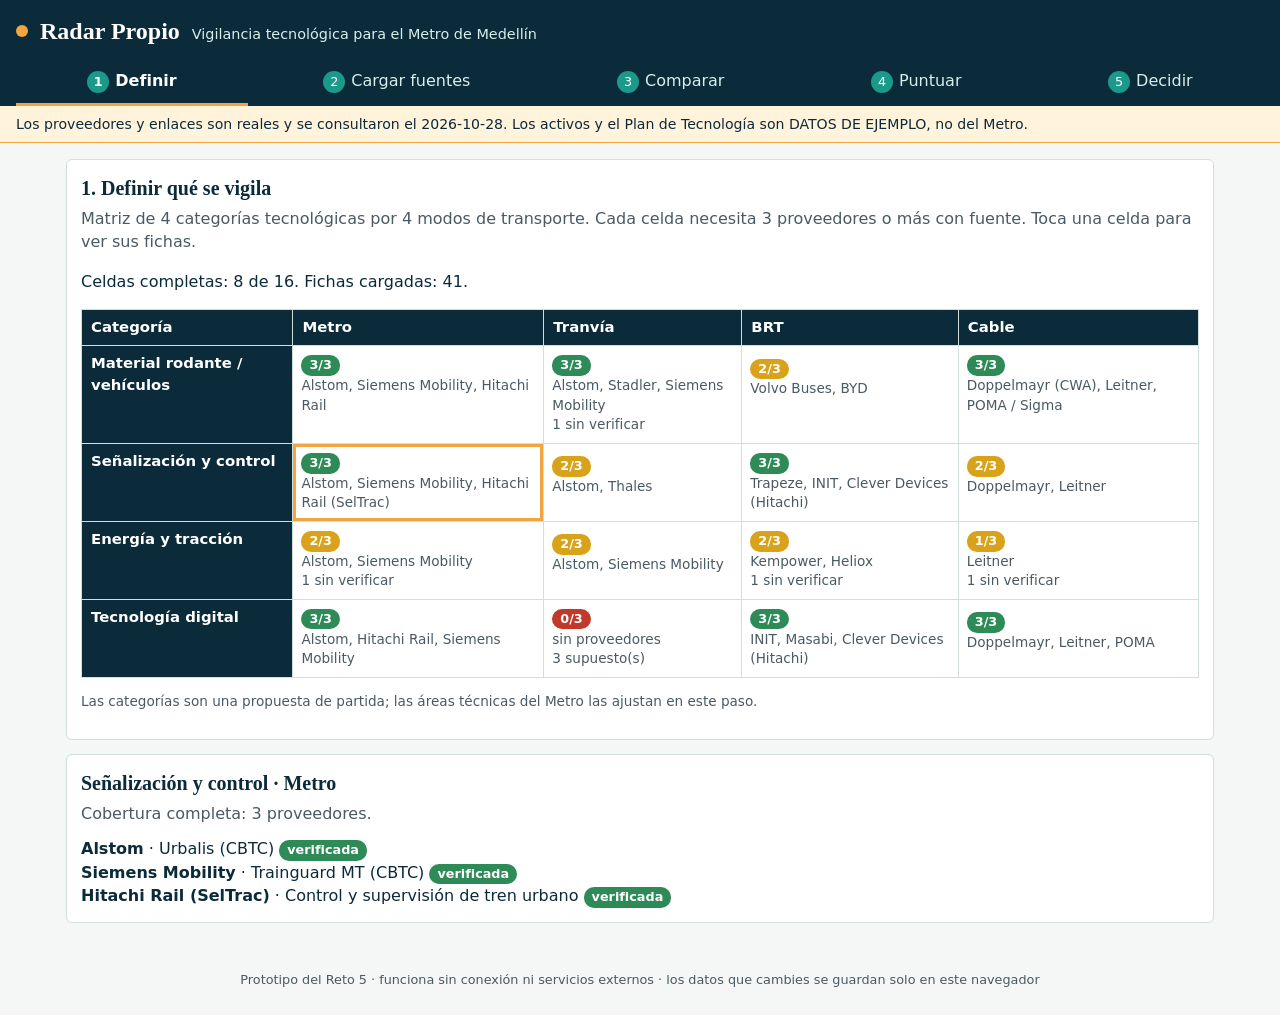
==== app/index.html @ 2fdcb0b7 "Prototipo Radar Propio: app web estática, datos con fuente y pruebas en navegador Cinco pasos del mé" ====
<!doctype html>
<html lang="es">
<head>
<meta charset="utf-8">
<meta name="viewport" content="width=device-width, initial-scale=1">
<title>Radar Propio</title>
<link rel="stylesheet" href="style.css">
</head>
<body>
<header class="top">
  <div class="brand"><span class="dot" aria-hidden="true"></span><h1>Radar Propio</h1><span class="sub">Vigilancia tecnológica para el Metro de Medellín</span></div>
  <nav id="nav" class="tabs" role="tablist" aria-label="Pasos del método"></nav>
</header>
<div id="aviso" class="aviso" role="note"></div>
<main id="main"></main>
<footer class="foot">Prototipo del Reto 5 · funciona sin conexión ni servicios externos · los datos que cambies se guardan solo en este navegador</footer>
<script src="data.js"></script>
<script src="app.js"></script>
</body>
</html>
---- app/style.css ----
:root{--navy:#0b2a3a;--teal:#1b998b;--amber:#f2a541;--bg:#f4f7f6;--card:#fff;--mint:#d9eeea;--grey:#4a5a62;--line:#cfe0dc;--red:#c0392b;--yel:#d9a21b;--grn:#2e8b57}
*{box-sizing:border-box}
body{margin:0;font:16px/1.45 Calibri,"Segoe UI",system-ui,sans-serif;background:var(--bg);color:var(--navy)}
h1,h2,h3{font-family:Georgia,"Times New Roman",serif;margin:0}
.top{background:var(--navy);color:#fff;padding:14px 16px 0}
.brand{display:flex;flex-wrap:wrap;align-items:baseline;gap:4px 12px;margin-bottom:10px}
.brand h1{font-size:1.5rem}
.brand .sub{color:var(--mint);font-size:.9rem}
.dot{width:12px;height:12px;border-radius:50%;background:var(--amber);align-self:center}
.tabs{display:flex;gap:4px;overflow-x:auto}
.tabs button{flex:1 0 auto;background:transparent;color:var(--mint);border:0;border-bottom:3px solid transparent;padding:10px 14px;font:inherit;cursor:pointer;white-space:nowrap}
.tabs button[aria-selected=true]{color:#fff;border-bottom-color:var(--amber);font-weight:700}
.tabs .n{display:inline-block;width:22px;height:22px;line-height:22px;border-radius:50%;background:var(--teal);color:#fff;text-align:center;font-size:.8rem;margin-right:6px}
.aviso{background:#fff3dc;border-bottom:1px solid var(--amber);padding:8px 16px;font-size:.88rem}
main{max-width:1180px;margin:0 auto;padding:16px}
.card{background:var(--card);border:1px solid var(--line);border-radius:6px;padding:14px;margin-bottom:14px}
.card h2{font-size:1.25rem;margin-bottom:4px}
.lead{color:var(--grey);margin:0 0 12px}
.scroll{overflow-x:auto}
table{border-collapse:collapse;width:100%;font-size:.93rem}
th,td{border:1px solid var(--line);padding:7px 9px;text-align:left;vertical-align:top}
th{background:var(--navy);color:#fff;font-weight:600}
td.cellbtn{padding:0}
.cellbtn button{width:100%;height:100%;min-height:64px;border:0;background:transparent;font:inherit;cursor:pointer;padding:8px;text-align:left}
.cellbtn button:hover,.cellbtn button[aria-pressed=true]{outline:3px solid var(--amber);outline-offset:-3px}
.badge{display:inline-block;padding:1px 8px;border-radius:10px;font-size:.8rem;font-weight:700;color:#fff}
.b-ok{background:var(--grn)}.b-mid{background:var(--yel)}.b-bad{background:var(--red)}.b-gray{background:#7b8b92}
.sem{display:inline-block;width:14px;height:14px;border-radius:50%;vertical-align:middle;margin-right:6px}
.s-verde{background:var(--grn)}.s-amarillo{background:var(--yel)}.s-rojo{background:var(--red)}
.row{display:flex;flex-wrap:wrap;gap:10px;align-items:end;margin-bottom:10px}
label{display:flex;flex-direction:column;font-size:.85rem;color:var(--grey);gap:3px}
input,select,textarea,button.btn{font:inherit;padding:7px 9px;border:1px solid #9fb3b0;border-radius:4px;background:#fff;color:var(--navy);min-height:38px}
input[type=range]{padding:0;min-height:0;min-width:150px}
input[type=checkbox]{min-height:0;width:20px;height:20px}
input.num{width:84px}
button.btn{background:var(--teal);color:#fff;border-color:var(--teal);cursor:pointer;font-weight:600}
button.btn.sec{background:#fff;color:var(--navy);border-color:#9fb3b0}
.note{font-size:.85rem;color:var(--grey)}
.alert{border-left:6px solid var(--red);background:#fdeceb;padding:9px 12px;margin-bottom:8px;border-radius:0 4px 4px 0}
.alert.warn{border-left-color:var(--yel);background:#fdf6df}
.alert.ok{border-left-color:var(--grn);background:#e8f4ed}
.bar{height:8px;background:#e3ecea;border-radius:4px;overflow:hidden;min-width:70px}
.bar>i{display:block;height:100%;background:var(--teal)}
.idx{font-weight:700;font-size:1.1rem}
.err{color:var(--red);font-size:.88rem;min-height:1.2em}
.foot{text-align:center;color:var(--grey);font-size:.8rem;padding:18px 16px 26px}
a{color:#0f6f65}
@media(max-width:720px){
  main{padding:10px}
  .brand h1{font-size:1.25rem}
  .matrix th,.matrix td{font-size:.8rem;padding:5px}
  .cellbtn button{min-height:56px;padding:5px}
  .stack table,.stack thead,.stack tbody,.stack tr,.stack td{display:block;width:100%}
  .stack thead{display:none}
  .stack tr{border:1px solid var(--line);border-radius:6px;margin-bottom:10px;background:#fff}
  .stack td{border:0;border-bottom:1px solid #eef3f2}
  .stack td::before{content:attr(data-l);display:block;font-size:.75rem;color:var(--grey)}
}
@media(max-width:720px){
  .matrix .cellbtn .note{display:none}
  .matrix th:first-child{width:92px}
  .matrix .badge{font-size:.78rem}
}

.tcard{background:#fff;border:1px solid var(--line);border-radius:6px;padding:10px;margin-bottom:8px}
.thead{display:flex;gap:8px;align-items:center;margin-bottom:6px}
.thead .idx{font-size:1.5rem;min-width:56px}
.tcard summary{cursor:pointer;color:#0f6f65;padding:6px 0;font-weight:600}
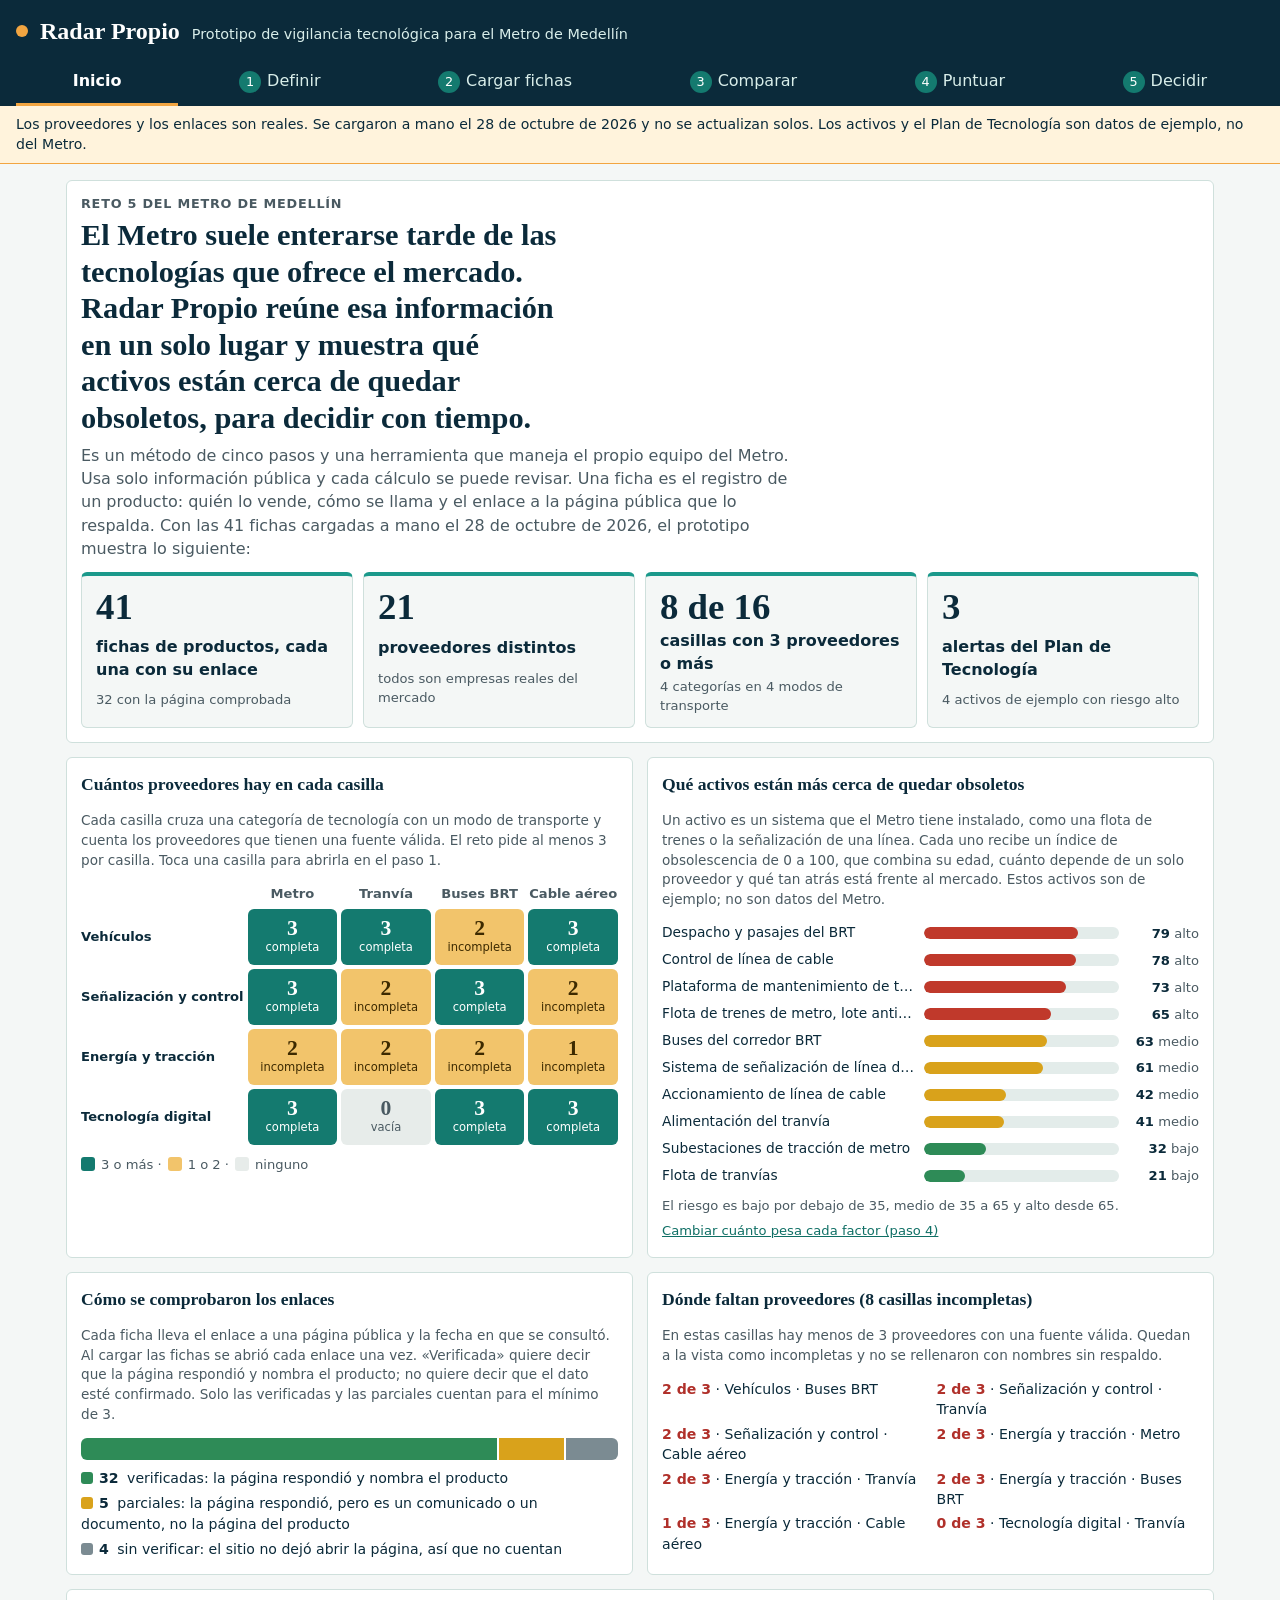
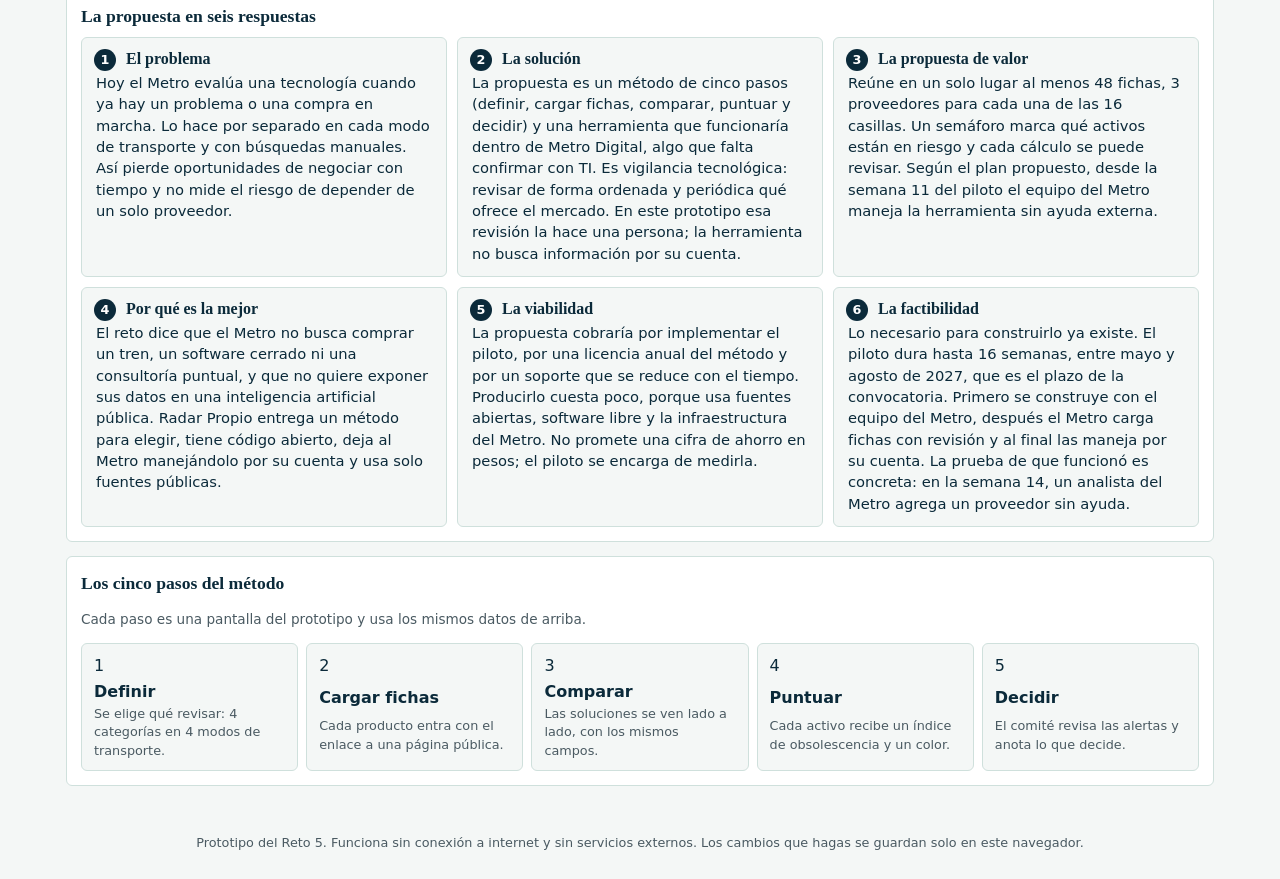
==== commit 0429dd4f: "Textos de la app en español completo y con un solo nombre para cada cosa Las frases quedan enteras y" ====
--- a/app/index.html
+++ b/app/index.html
@@ -8,12 +8,12 @@
 </head>
 <body>
 <header class="top">
-  <div class="brand"><span class="dot" aria-hidden="true"></span><h1>Radar Propio</h1><span class="sub">Vigilancia tecnológica para el Metro de Medellín</span></div>
+  <div class="brand"><span class="dot" aria-hidden="true"></span><h1>Radar Propio</h1><span class="sub">Prototipo de vigilancia tecnológica para el Metro de Medellín</span></div>
   <nav id="nav" class="tabs" role="tablist" aria-label="Pasos del método"></nav>
 </header>
 <div id="aviso" class="aviso" role="note"></div>
 <main id="main"></main>
-<footer class="foot">Prototipo del Reto 5 · funciona sin conexión ni servicios externos · los datos que cambies se guardan solo en este navegador</footer>
+<footer class="foot">Prototipo del Reto 5. Funciona sin conexión a internet y sin servicios externos. Los cambios que hagas se guardan solo en este navegador.</footer>
 <script src="data.js"></script>
 <script src="app.js"></script>
 </body>
--- a/app/style.css
+++ b/app/style.css
@@ -1,6 +1,7 @@
-:root{--navy:#0b2a3a;--teal:#1b998b;--amber:#f2a541;--bg:#f4f7f6;--card:#fff;--mint:#d9eeea;--grey:#4a5a62;--line:#cfe0dc;--red:#c0392b;--yel:#d9a21b;--grn:#2e8b57}
+:root{--navy:#0b2a3a;--teal:#1b998b;--amber:#f2a541;--bg:#f4f7f6;--card:#fff;--mint:#d9eeea;--grey:#4a5a62;--line:#cfe0dc;--red:#c0392b;--yel:#d9a21b;--grn:#2e8b57;--ink:#0b2a3a;--teal-d:#147a6f;--redt:#b0302a;--field:#fff;--fieldline:#9fb3b0;--link:#0f6f65;--avisobg:#fff3dc;--track:#e3ecea;--a-bad:#fdeceb;--a-warn:#fdf6df;--a-ok:#e8f4ed;--soft:#eef3f2;--c3:#147a6f;--c1:#f2c46b;--c0:#e7ecea;--c3t:#fff;--c1t:#3d2a00;--c0t:#4a5a62;color-scheme:light}
+@media(prefers-color-scheme:dark){:root{--bg:#0d1a20;--redt:#ff9a8c;--card:#13252d;--ink:#e3eeec;--grey:#a9bcc1;--line:#2a4450;--field:#0f1f26;--fieldline:#47626c;--link:#6fd3c6;--avisobg:#3a2c0e;--track:#22383f;--a-bad:#3a1b19;--a-warn:#352b10;--a-ok:#14301f;--soft:#1c3038;--mint:#bfe3dc;--c3:#147a6f;--c1:#8a6418;--c0:#22383f;--c3t:#fff;--c1t:#fff;--c0t:#a9bcc1;color-scheme:dark}}
 *{box-sizing:border-box}
-body{margin:0;font:16px/1.45 Calibri,"Segoe UI",system-ui,sans-serif;background:var(--bg);color:var(--navy)}
+body{margin:0;font:16px/1.45 Calibri,"Segoe UI",system-ui,sans-serif;background:var(--bg);color:var(--ink)}
 h1,h2,h3{font-family:Georgia,"Times New Roman",serif;margin:0}
 .top{background:var(--navy);color:#fff;padding:14px 16px 0}
 .brand{display:flex;flex-wrap:wrap;align-items:baseline;gap:4px 12px;margin-bottom:10px}
@@ -10,8 +11,8 @@
 .tabs{display:flex;gap:4px;overflow-x:auto}
 .tabs button{flex:1 0 auto;background:transparent;color:var(--mint);border:0;border-bottom:3px solid transparent;padding:10px 14px;font:inherit;cursor:pointer;white-space:nowrap}
 .tabs button[aria-selected=true]{color:#fff;border-bottom-color:var(--amber);font-weight:700}
-.tabs .n{display:inline-block;width:22px;height:22px;line-height:22px;border-radius:50%;background:var(--teal);color:#fff;text-align:center;font-size:.8rem;margin-right:6px}
-.aviso{background:#fff3dc;border-bottom:1px solid var(--amber);padding:8px 16px;font-size:.88rem}
+.tabs .n{display:inline-block;width:22px;height:22px;line-height:22px;border-radius:50%;background:var(--teal-d);color:#fff;text-align:center;font-size:.8rem;margin-right:6px}
+.aviso{background:var(--avisobg);color:var(--ink);border-bottom:1px solid var(--amber);padding:8px 16px;font-size:.88rem}
 main{max-width:1180px;margin:0 auto;padding:16px}
 .card{background:var(--card);border:1px solid var(--line);border-radius:6px;padding:14px;margin-bottom:14px}
 .card h2{font-size:1.25rem;margin-bottom:4px}
@@ -24,27 +25,27 @@
 .cellbtn button{width:100%;height:100%;min-height:64px;border:0;background:transparent;font:inherit;cursor:pointer;padding:8px;text-align:left}
 .cellbtn button:hover,.cellbtn button[aria-pressed=true]{outline:3px solid var(--amber);outline-offset:-3px}
 .badge{display:inline-block;padding:1px 8px;border-radius:10px;font-size:.8rem;font-weight:700;color:#fff}
-.b-ok{background:var(--grn)}.b-mid{background:var(--yel)}.b-bad{background:var(--red)}.b-gray{background:#7b8b92}
+.b-ok{background:#24734a}.b-mid{background:var(--yel);color:#2a1d00}.b-bad{background:var(--red)}.b-gray{background:#5d6b71}
 .sem{display:inline-block;width:14px;height:14px;border-radius:50%;vertical-align:middle;margin-right:6px}
 .s-verde{background:var(--grn)}.s-amarillo{background:var(--yel)}.s-rojo{background:var(--red)}
 .row{display:flex;flex-wrap:wrap;gap:10px;align-items:end;margin-bottom:10px}
 label{display:flex;flex-direction:column;font-size:.85rem;color:var(--grey);gap:3px}
-input,select,textarea,button.btn{font:inherit;padding:7px 9px;border:1px solid #9fb3b0;border-radius:4px;background:#fff;color:var(--navy);min-height:38px}
+input,select,textarea,button.btn{font:inherit;padding:7px 9px;border:1px solid var(--fieldline);border-radius:4px;background:var(--field);color:var(--ink);min-height:38px}
 input[type=range]{padding:0;min-height:0;min-width:150px}
 input[type=checkbox]{min-height:0;width:20px;height:20px}
 input.num{width:84px}
-button.btn{background:var(--teal);color:#fff;border-color:var(--teal);cursor:pointer;font-weight:600}
-button.btn.sec{background:#fff;color:var(--navy);border-color:#9fb3b0}
+button.btn{background:var(--teal-d);color:#fff;border-color:var(--teal-d);cursor:pointer;font-weight:600}
+button.btn.sec{background:var(--field);color:var(--ink);border-color:var(--fieldline)}
 .note{font-size:.85rem;color:var(--grey)}
-.alert{border-left:6px solid var(--red);background:#fdeceb;padding:9px 12px;margin-bottom:8px;border-radius:0 4px 4px 0}
-.alert.warn{border-left-color:var(--yel);background:#fdf6df}
-.alert.ok{border-left-color:var(--grn);background:#e8f4ed}
-.bar{height:8px;background:#e3ecea;border-radius:4px;overflow:hidden;min-width:70px}
+.alert{border-left:6px solid var(--red);background:var(--a-bad);padding:9px 12px;margin-bottom:8px;border-radius:0 4px 4px 0}
+.alert.warn{border-left-color:var(--yel);background:var(--a-warn)}
+.alert.ok{border-left-color:var(--grn);background:var(--a-ok)}
+.bar{height:8px;background:var(--track);border-radius:4px;overflow:hidden;min-width:70px}
 .bar>i{display:block;height:100%;background:var(--teal)}
 .idx{font-weight:700;font-size:1.1rem}
 .err{color:var(--red);font-size:.88rem;min-height:1.2em}
 .foot{text-align:center;color:var(--grey);font-size:.8rem;padding:18px 16px 26px}
-a{color:#0f6f65}
+a{color:var(--link)}
 @media(max-width:720px){
   main{padding:10px}
   .brand h1{font-size:1.25rem}
@@ -52,8 +53,8 @@
   .cellbtn button{min-height:56px;padding:5px}
   .stack table,.stack thead,.stack tbody,.stack tr,.stack td{display:block;width:100%}
   .stack thead{display:none}
-  .stack tr{border:1px solid var(--line);border-radius:6px;margin-bottom:10px;background:#fff}
-  .stack td{border:0;border-bottom:1px solid #eef3f2}
+  .stack tr{border:1px solid var(--line);border-radius:6px;margin-bottom:10px;background:var(--card)}
+  .stack td{border:0;border-bottom:1px solid var(--soft)}
   .stack td::before{content:attr(data-l);display:block;font-size:.75rem;color:var(--grey)}
 }
 @media(max-width:720px){
@@ -62,7 +63,60 @@
   .matrix .badge{font-size:.78rem}
 }
 
-.tcard{background:#fff;border:1px solid var(--line);border-radius:6px;padding:10px;margin-bottom:8px}
+.tcard{background:var(--card);border:1px solid var(--line);border-radius:6px;padding:10px;margin-bottom:8px}
 .thead{display:flex;gap:8px;align-items:center;margin-bottom:6px}
 .thead .idx{font-size:1.5rem;min-width:56px}
-.tcard summary{cursor:pointer;color:#0f6f65;padding:6px 0;font-weight:600}
+.tcard summary{cursor:pointer;color:var(--link);padding:6px 0;font-weight:600}
+
+/* ---- inicio */
+.tabs button{min-height:44px}
+.hero h2{font-size:clamp(1.3rem,2.4vw,1.9rem);line-height:1.2;max-width:34ch;margin:4px 0 8px;text-wrap:balance}
+.hero .lead{max-width:70ch}
+.kicker{margin:0;font-size:.8rem;letter-spacing:.06em;text-transform:uppercase;color:var(--grey);font-weight:700}
+.kpis{display:grid;grid-template-columns:repeat(4,minmax(0,1fr));gap:10px;margin-top:6px}
+.kpi{display:grid;gap:2px;padding:12px 14px;border:1px solid var(--line);border-top:4px solid var(--teal);border-radius:6px;background:var(--bg)}
+.kpi b{font:700 clamp(1.6rem,3.2vw,2.3rem)/1.05 Georgia,"Times New Roman",serif;font-variant-numeric:lining-nums tabular-nums}
+.kpi .kl{font-weight:600}
+.kpi .ks{font-size:.82rem;color:var(--grey)}
+.grid2{display:grid;grid-template-columns:repeat(2,minmax(0,1fr));gap:14px}
+.grid2>.card{margin-bottom:14px;min-width:0}
+.card h3{font-size:1.1rem;margin-bottom:2px}
+.mgrid{display:grid;grid-template-columns:minmax(84px,auto) repeat(4,minmax(0,1fr));gap:4px;margin-top:8px;align-items:stretch}
+.mh{font-size:.82rem;font-weight:700;text-align:center;color:var(--grey);padding-bottom:2px}
+.mr{font-size:.82rem;font-weight:600;align-self:center;line-height:1.15}
+.mc{display:grid;place-items:center;align-content:center;gap:0;min-height:56px;border:0;border-radius:6px;font:inherit;cursor:pointer;padding:4px}
+.mc b{font:700 1.35rem/1 Georgia,serif}.mc small{font-size:.72rem}
+.mc.c3{background:var(--c3);color:var(--c3t)}.mc.c1{background:var(--c1);color:var(--c1t)}.mc.c0{background:var(--c0);color:var(--c0t)}
+.mc:focus-visible,.paso:focus-visible,.lnk:focus-visible,.tabs button:focus-visible{outline:3px solid var(--amber);outline-offset:2px}
+.leyenda{font-size:.82rem;color:var(--grey);display:flex;flex-wrap:wrap;align-items:center;gap:4px 6px;margin:10px 0 0}
+.leyenda .sw{display:inline-block;width:14px;height:14px;min-height:0;border-radius:3px;padding:0;cursor:default}
+.bars{display:grid;gap:7px;margin-top:8px}
+.brow{display:grid;grid-template-columns:minmax(0,1.3fr) minmax(0,1fr) auto;gap:8px;align-items:center;font-size:.86rem}
+.bn{min-width:0;overflow:hidden;text-overflow:ellipsis;white-space:nowrap}
+.bt{height:12px;background:var(--track);border-radius:6px;overflow:hidden}
+.bf{display:block;height:100%;border-radius:6px}
+.bf.s-verde{background:var(--grn)}.bf.s-amarillo{background:var(--yel)}.bf.s-rojo{background:var(--red)}
+.bv{font-size:.82rem;color:var(--grey);white-space:nowrap;min-width:5.5em;text-align:right}.bv b{color:var(--ink);font-variant-numeric:tabular-nums}
+.lnk{background:none;border:0;padding:0;font:inherit;color:var(--link);text-decoration:underline;cursor:pointer;min-height:24px}
+.stack3{display:flex;height:22px;border-radius:6px;overflow:hidden;margin:10px 0 8px;gap:2px;background:var(--card)}
+.stack3 i{display:block;height:100%}
+.v1{background:var(--grn)}.v2{background:var(--yel)}.v3{background:#7b8b92}
+.vleg{list-style:none;margin:0;padding:0;display:grid;gap:5px;font-size:.88rem}
+.vleg .sw{display:inline-block;width:12px;height:12px;border-radius:3px;margin-right:6px;vertical-align:-1px}
+.vleg b{margin-right:4px;font-variant-numeric:tabular-nums}
+.blist{margin:6px 0 0;padding:0;list-style:none;display:grid;grid-template-columns:repeat(2,minmax(0,1fr));gap:4px 12px;font-size:.88rem}
+.blist b{display:inline-block;min-width:2.4em;color:var(--redt);font-variant-numeric:tabular-nums}
+.qgrid{display:grid;grid-template-columns:repeat(3,minmax(0,1fr));gap:10px;margin-top:8px}
+.q{position:relative;padding:12px 14px 12px 14px;border:1px solid var(--line);border-radius:6px;background:var(--bg);min-width:0}
+.q h4{font:700 1rem Georgia,serif;margin:0 0 4px 30px}
+.q p{margin:0;font-size:.92rem;color:var(--ink)}
+.qn{position:absolute;top:11px;left:12px;width:22px;height:22px;border-radius:50%;background:var(--navy);color:#fff;display:grid;place-items:center;font-size:.8rem;font-weight:700}
+.pasos{display:grid;grid-template-columns:repeat(5,minmax(0,1fr));gap:8px;margin-top:8px}
+.paso{display:grid;gap:2px;justify-items:start;text-align:left;padding:10px 12px;border:1px solid var(--line);border-radius:6px;background:var(--bg);color:var(--ink);font:inherit;cursor:pointer;min-height:44px}
+.paso:hover{border-color:var(--teal)}
+.paso small{color:var(--grey);font-size:.8rem}
+@media(prefers-color-scheme:dark){.top{background:#071820}th{background:#0b2a3a}.qn{background:var(--teal-d)}}
+@media(max-width:1000px){.qgrid{grid-template-columns:repeat(2,minmax(0,1fr))}.pasos{grid-template-columns:repeat(3,minmax(0,1fr))}}
+@media(max-width:720px){.kpis{grid-template-columns:repeat(2,minmax(0,1fr))}.grid2,.qgrid{grid-template-columns:minmax(0,1fr)}
+  .pasos{grid-template-columns:minmax(0,1fr)}.blist{grid-template-columns:minmax(0,1fr)}.mgrid{grid-template-columns:62px repeat(4,minmax(0,1fr))}
+  .mr{font-size:.74rem}.brow{grid-template-columns:minmax(0,1fr) auto}.brow .bt{grid-column:1/3;grid-row:2}}
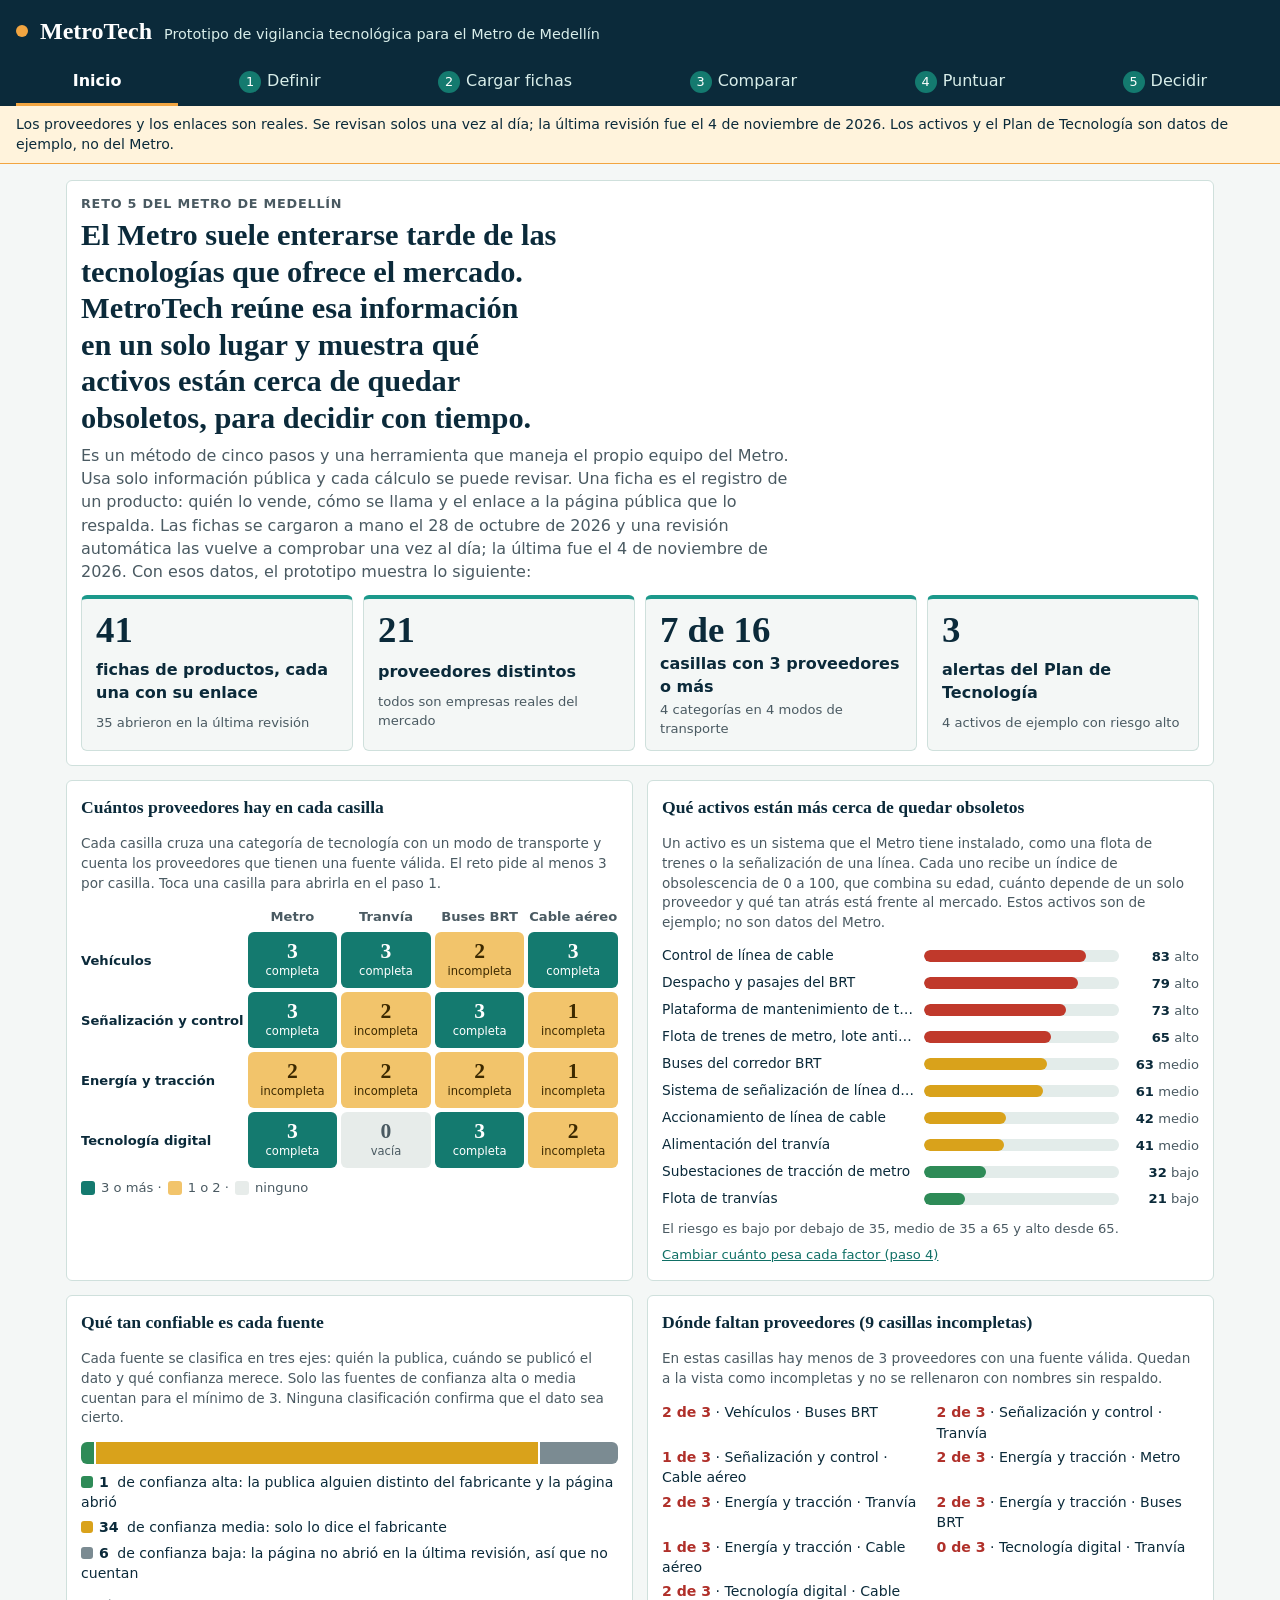
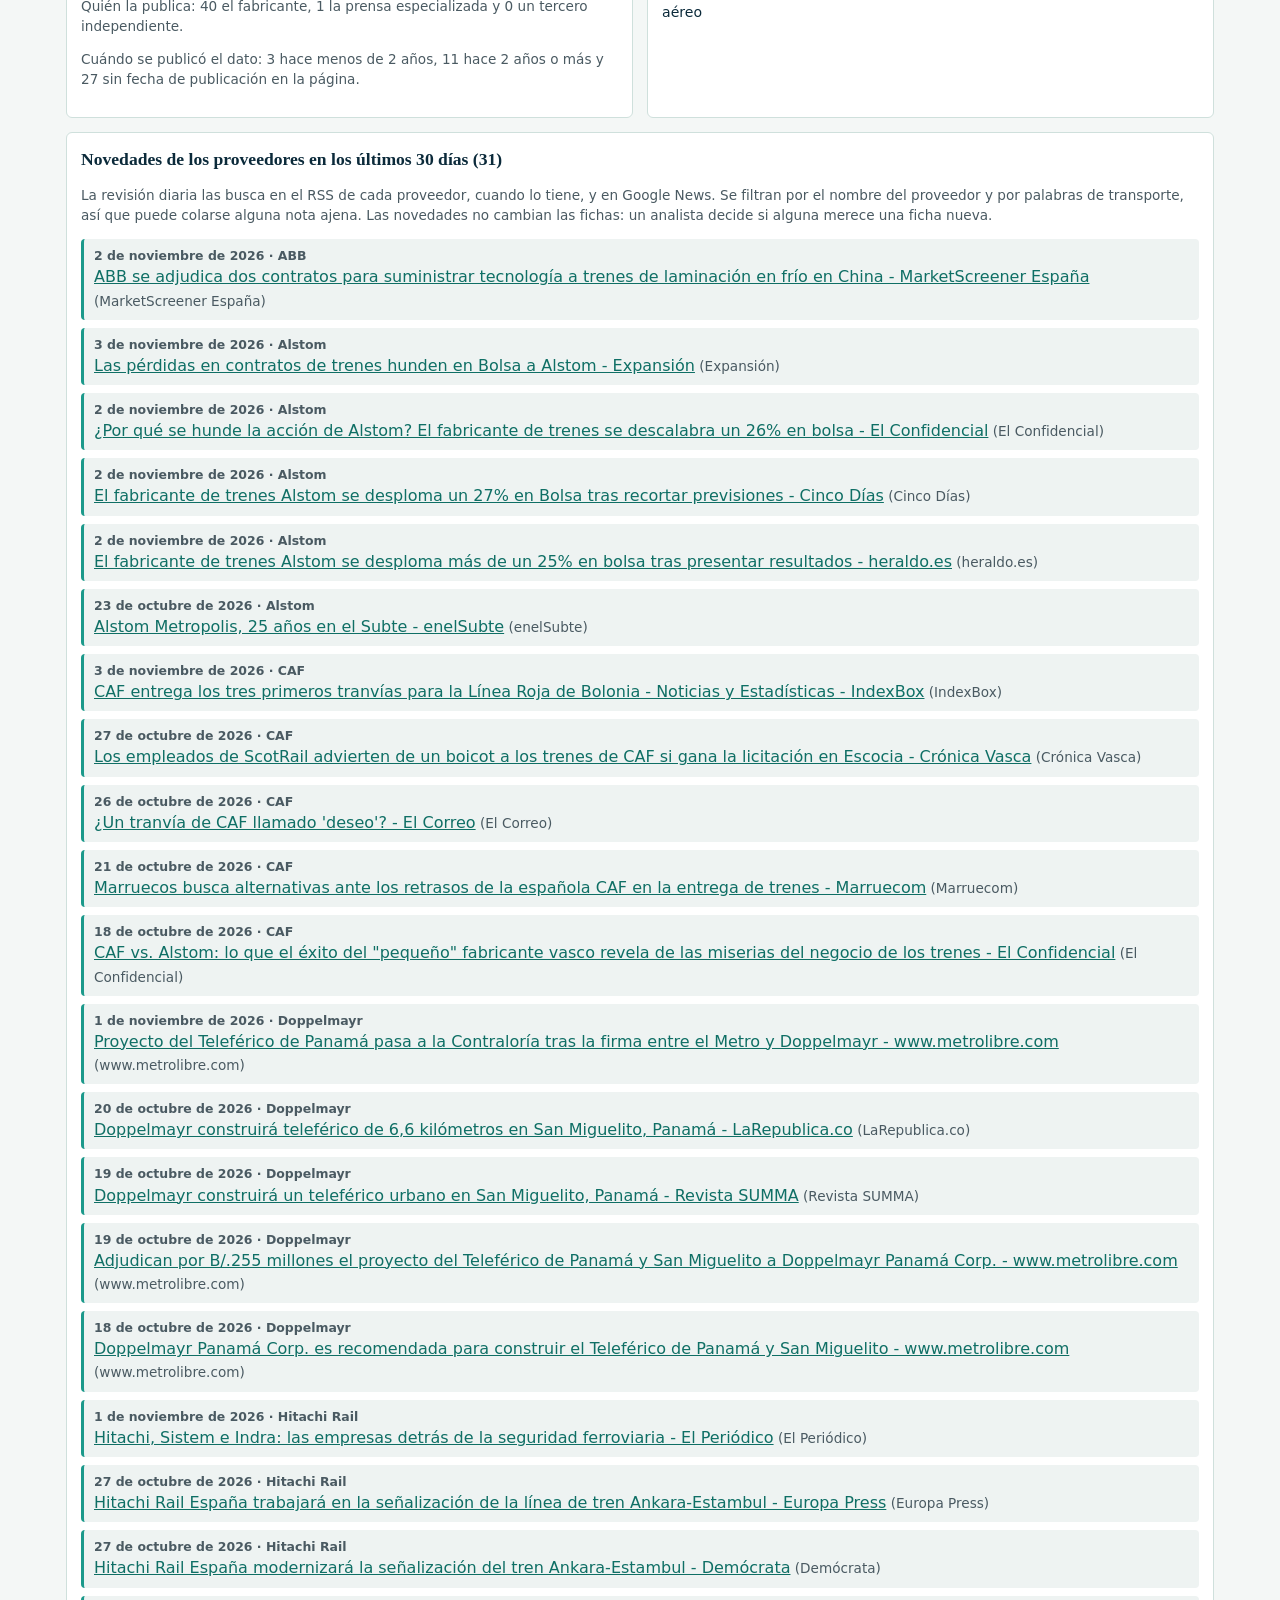
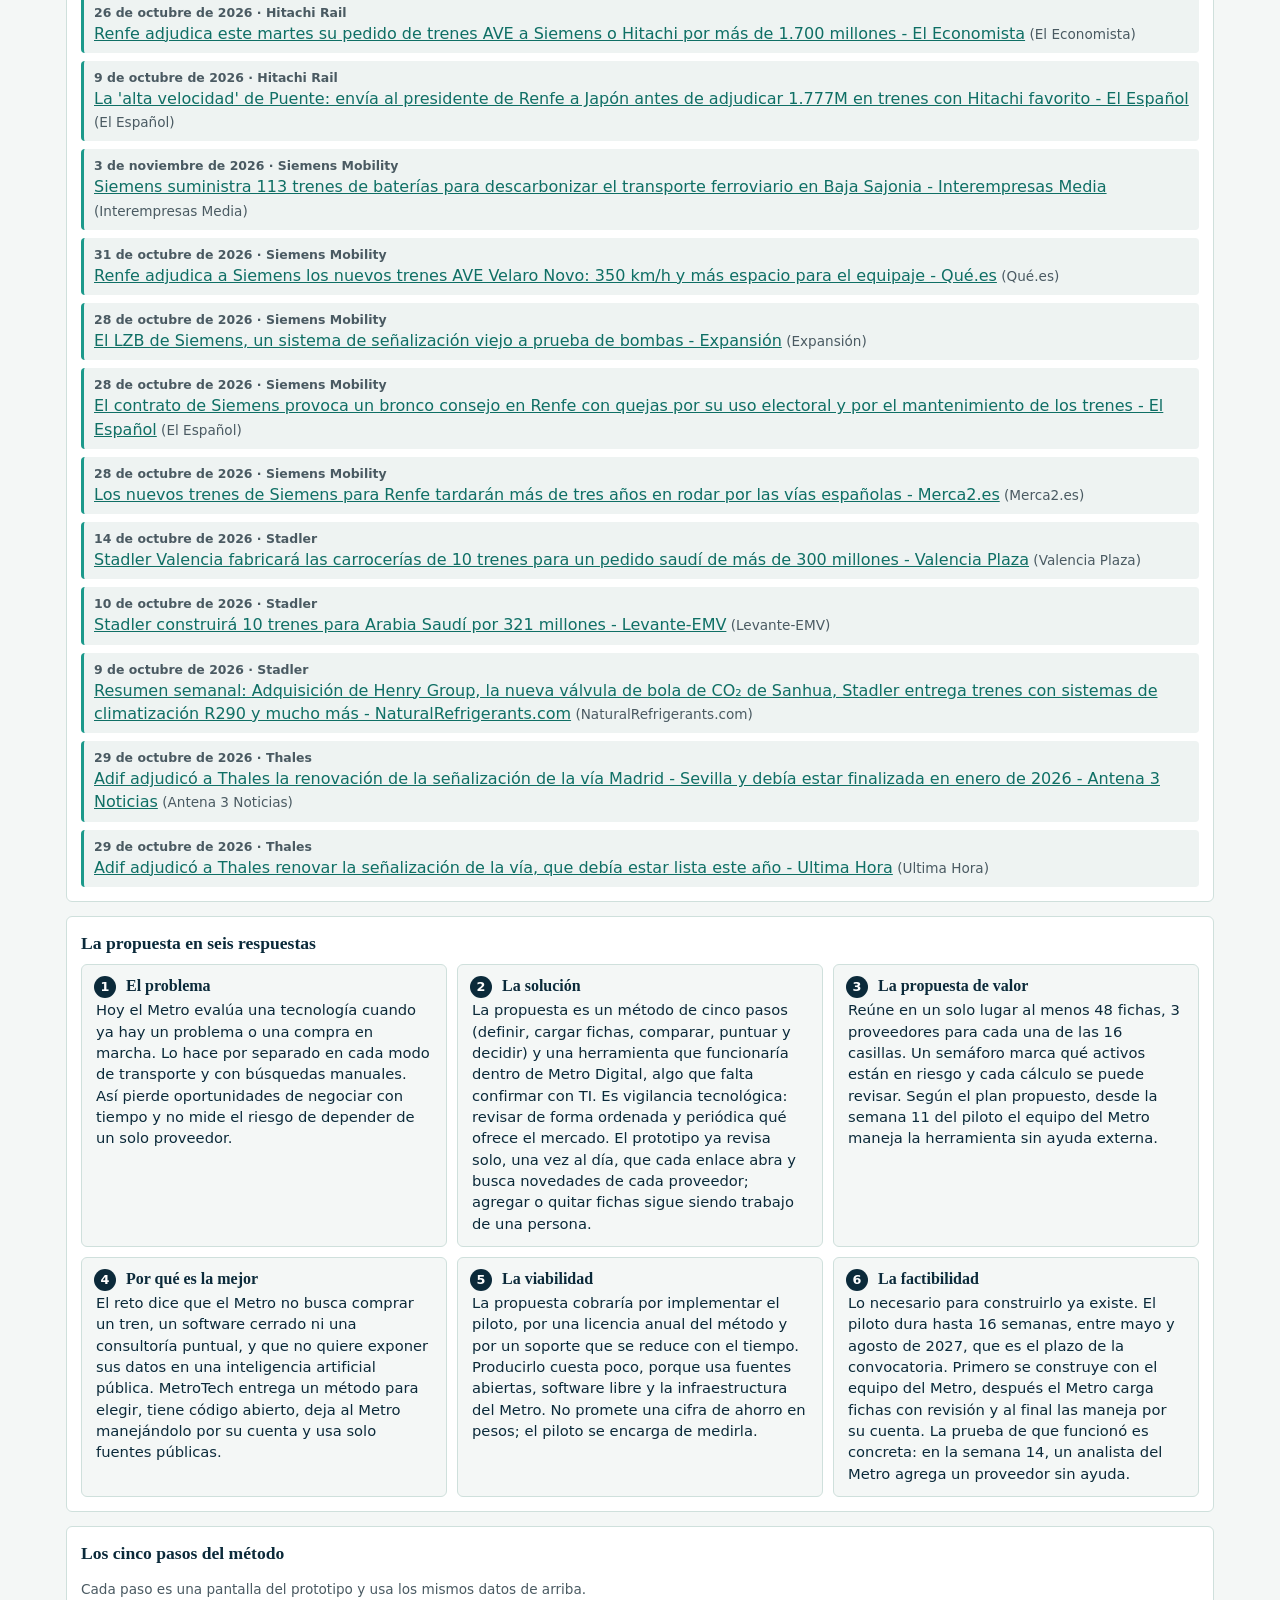
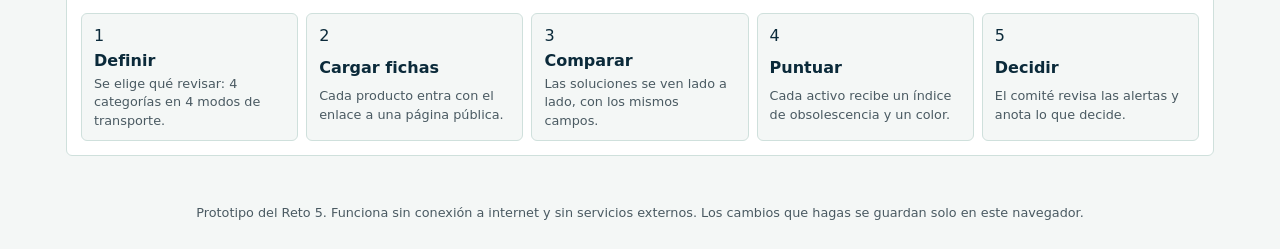
==== commit 0151fd58: "MetroTech: revisión diaria automática y fuentes clasificadas en tres ejes El prototipo pasa a llamar" ====
--- a/app/index.html
+++ b/app/index.html
@@ -3,12 +3,12 @@
 <head>
 <meta charset="utf-8">
 <meta name="viewport" content="width=device-width, initial-scale=1">
-<title>Radar Propio</title>
+<title>MetroTech</title>
 <link rel="stylesheet" href="style.css">
 </head>
 <body>
 <header class="top">
-  <div class="brand"><span class="dot" aria-hidden="true"></span><h1>Radar Propio</h1><span class="sub">Prototipo de vigilancia tecnológica para el Metro de Medellín</span></div>
+  <div class="brand"><span class="dot" aria-hidden="true"></span><h1>MetroTech</h1><span class="sub">Prototipo de vigilancia tecnológica para el Metro de Medellín</span></div>
   <nav id="nav" class="tabs" role="tablist" aria-label="Pasos del método"></nav>
 </header>
 <div id="aviso" class="aviso" role="note"></div>
--- a/app/style.css
+++ b/app/style.css
@@ -120,3 +120,6 @@
 @media(max-width:720px){.kpis{grid-template-columns:repeat(2,minmax(0,1fr))}.grid2,.qgrid{grid-template-columns:minmax(0,1fr)}
   .pasos{grid-template-columns:minmax(0,1fr)}.blist{grid-template-columns:minmax(0,1fr)}.mgrid{grid-template-columns:62px repeat(4,minmax(0,1fr))}
   .mr{font-size:.74rem}.brow{grid-template-columns:minmax(0,1fr) auto}.brow .bt{grid-column:1/3;grid-row:2}}
+.nlist{list-style:none;margin:8px 0 0;padding:0;display:grid;gap:8px}
+.nlist li{padding:8px 10px;border-left:3px solid var(--teal);background:var(--soft);border-radius:4px;overflow-wrap:anywhere}
+.nlist .nf{display:block;font-size:.78rem;color:var(--grey);font-weight:700}
